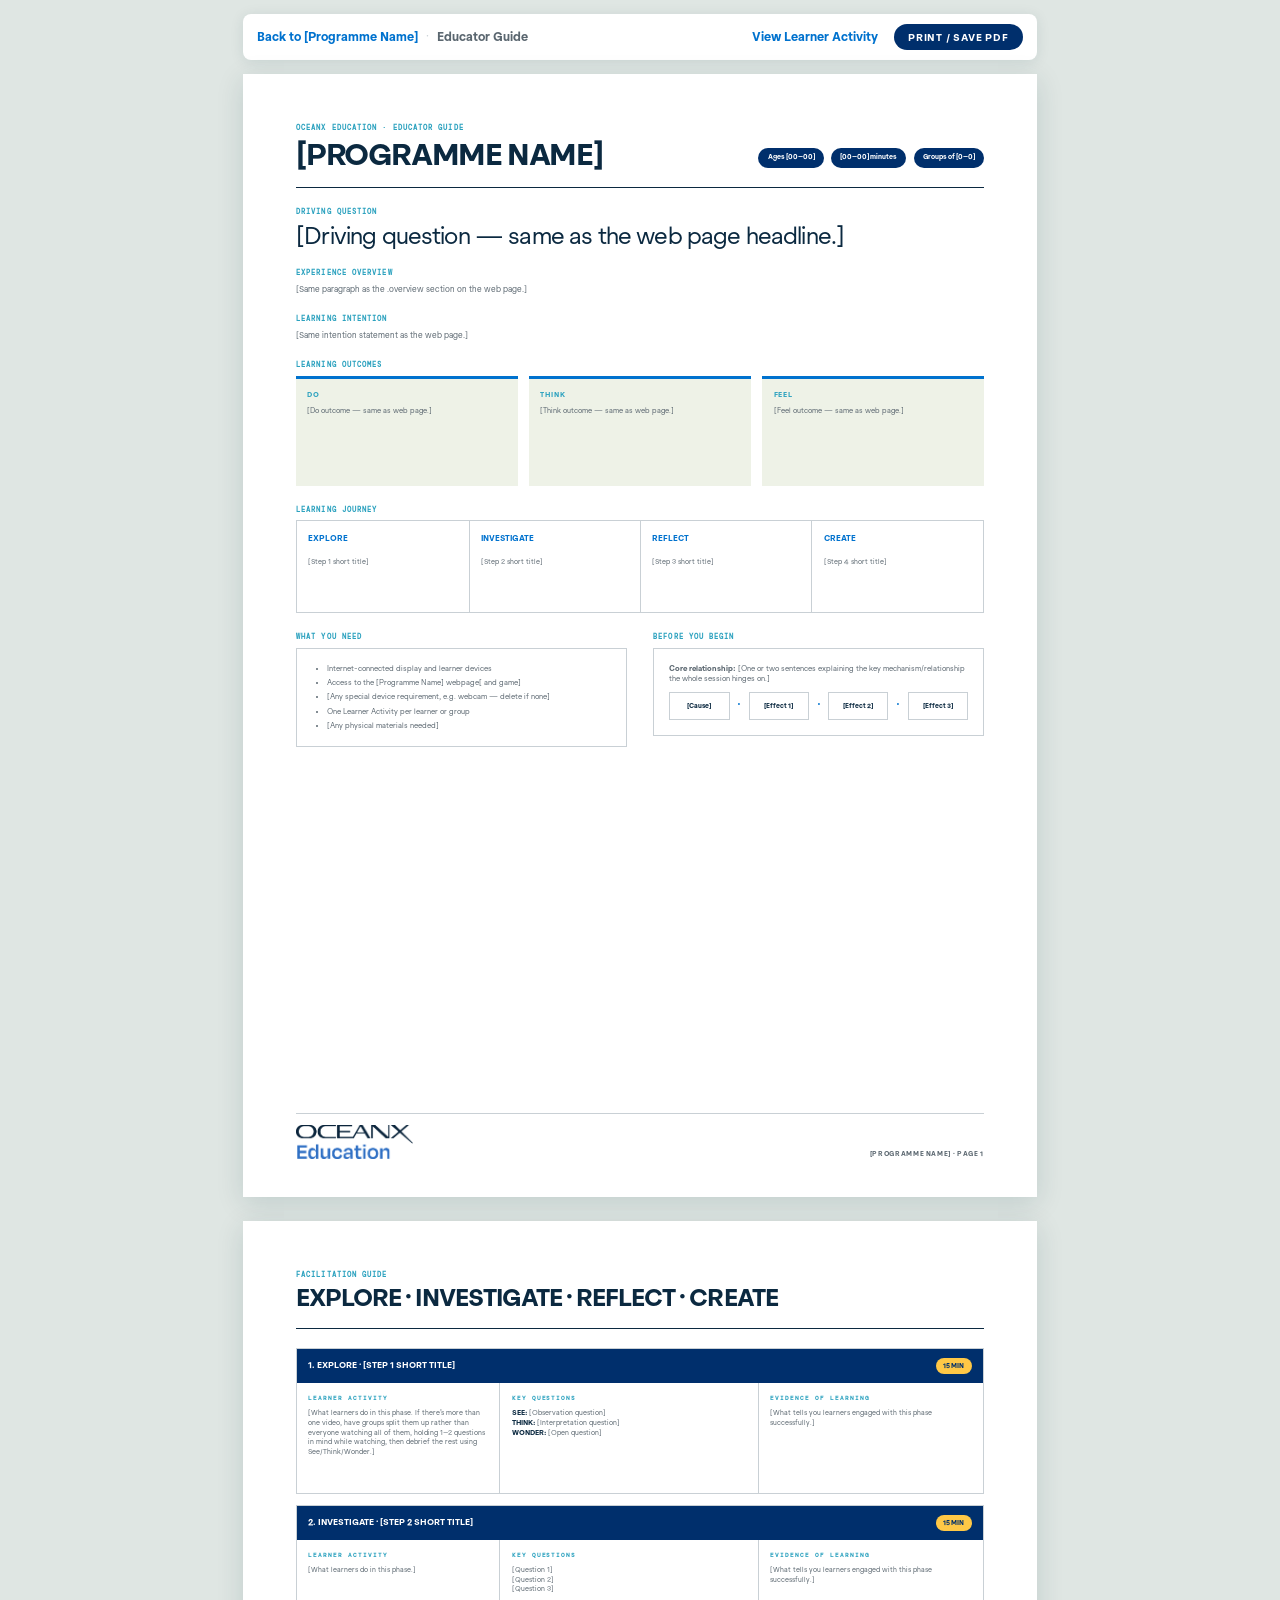
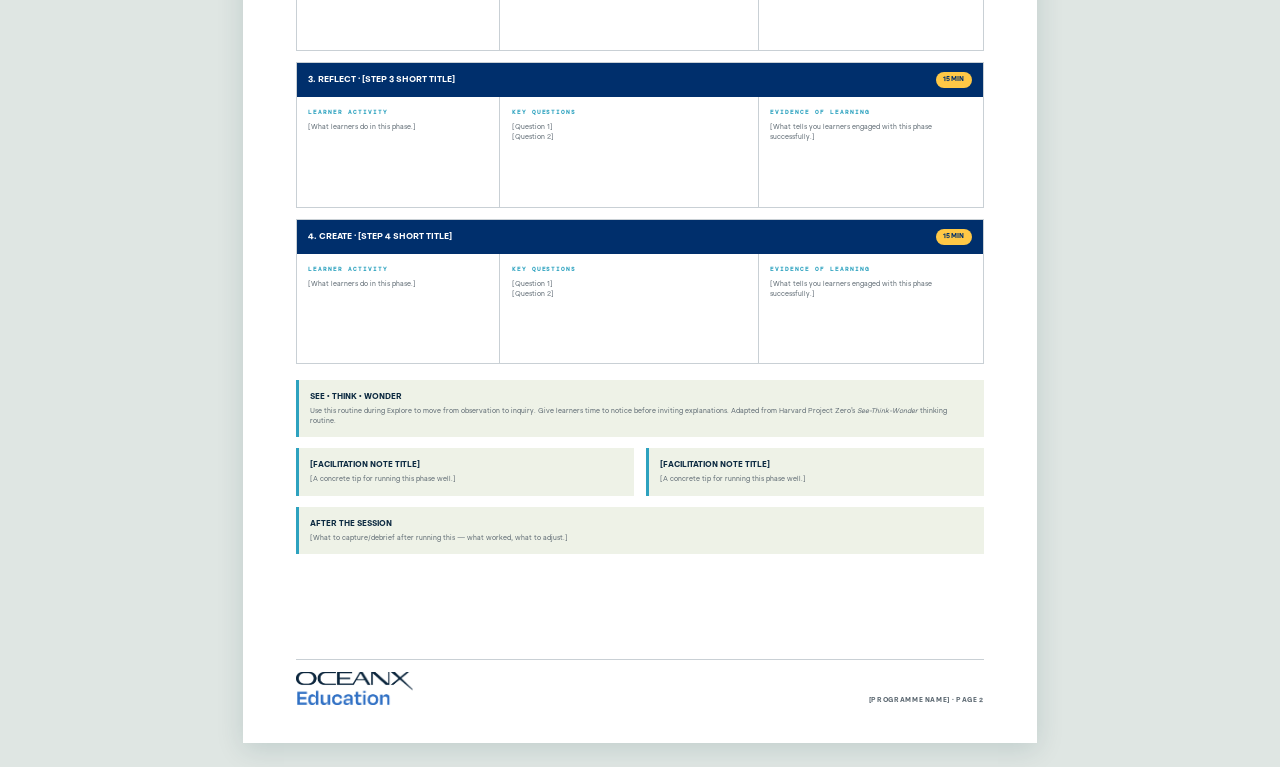
==== educator-guide.html @ cec76344 "Initial commit for experience template" ====
<!doctype html>
<html lang="en-GB">
<head>
<meta charset="utf-8"><meta name="viewport" content="width=device-width,initial-scale=1">
<title>[Programme Name] | Educator Guide</title>
<link rel="icon" type="image/svg+xml" href="data:image/svg+xml,%3Csvg xmlns='http://www.w3.org/2000/svg' viewBox='0 0 64 64'%3E%3Crect width='64' height='64' rx='14' fill='%23002F6C'/%3E%3C/svg%3E">
<style>
/* Token roles: --deep/--ocean = brand blue accents, --moss = label accent
   (was "--kelp" in the Kelp original — renamed, it's generic), --lime =
   highlight. Change these per programme; everything else references them. */
@font-face{font-family:'Zeist';src:url('assets/fonts/ZeistN2-Light.otf') format('opentype');font-weight:300;font-style:normal;font-display:swap}
@font-face{font-family:'Zeist';src:url('assets/fonts/ZeistN2-Regular.otf') format('opentype');font-weight:400;font-style:normal;font-display:swap}
@font-face{font-family:'Zeist';src:url('assets/fonts/ZeistN2-Medium.otf') format('opentype');font-weight:500;font-style:normal;font-display:swap}
@font-face{font-family:'Zeist';src:url('assets/fonts/ZeistN2-SemiBold.otf') format('opentype');font-weight:600;font-style:normal;font-display:swap}
@font-face{font-family:'Zeist';src:url('assets/fonts/ZeistN2-Bold.otf') format('opentype');font-weight:700;font-style:normal;font-display:swap}
@font-face{font-family:'DM Mono';src:url('assets/fonts/DMMono-Medium.ttf') format('truetype');font-weight:500;font-style:normal;font-display:swap}
:root{--deep:#002F6C;--ocean:#0072CE;--moss:#2DA2BF;--lime:#FFC846;--paper:#fff;--wash:#eef2e7;--ink:#0b2940;--muted:#5B6770;--line:rgba(11,41,64,.22);--font:"Zeist","Avenir Next",Avenir,Arial,sans-serif;--mono:"DM Mono","SFMono-Regular",monospace}
*{box-sizing:border-box;margin:0;padding:0}
body{background:#dfe6e3;color:var(--ink);font-family:var(--font);line-height:1.4;-webkit-print-color-adjust:exact;print-color-adjust:exact}
/* On-screen only — hidden entirely when printing */
.print-bar{width:min(210mm,calc(100% - 24px));margin:14px auto 0;padding:10px 14px;display:flex;align-items:center;justify-content:space-between;gap:16px;background:#fff;border-radius:8px;box-shadow:0 2px 14px rgba(6,59,67,.1);font-size:12px;color:var(--muted)}
.print-nav{flex:1 1 auto;display:flex;align-items:center;gap:8px;flex-wrap:wrap;min-width:0}
.print-nav a{color:var(--ocean);text-decoration:none;font-weight:700}
.print-nav a:hover{text-decoration:underline}
.print-nav .sep{color:var(--line)}
.print-nav .switch{margin-left:auto;padding-left:8px}
button{padding:8px 14px;border:0;border-radius:99px;color:#fff;background:var(--deep);font:800 10px/1 var(--font);letter-spacing:.08em;text-transform:uppercase;cursor:pointer}
/* A4 sheet */
.sheet{width:210mm;min-height:297mm;margin:14px auto 24px;padding:13mm 14mm 10mm;display:flex;flex-direction:column;background:var(--paper);box-shadow:0 6px 26px rgba(6,59,67,.14)}
header{display:flex;align-items:flex-end;justify-content:space-between;gap:12mm;padding-bottom:5mm;border-bottom:1px solid var(--ink)}
.eyebrow,.label,.col-label{color:var(--moss);font-size:7.2px;font-weight:850;letter-spacing:.15em;text-transform:uppercase;font-family:var(--mono)}
h1{margin-top:2mm;font-size:30px;line-height:.92;letter-spacing:-.04em;text-transform:uppercase}
h1.page2-title{font-size:24px}
.pills{display:flex;flex-wrap:wrap;justify-content:flex-end;gap:2mm}
.pills span{padding:1.5mm 2.4mm;color:#fff;background:var(--deep);border-radius:99px;font-size:6.7px;font-weight:800}
.content{flex:1}
.label{margin:5mm 0 1.5mm}
.question{max-width:155mm;font-size:24px;line-height:1.1;letter-spacing:-.035em}
.body{color:var(--muted);font-size:8.2px}
.body strong{color:var(--ink)}
.outcomes{display:grid;grid-template-columns:repeat(3,1fr);gap:3mm}
.outcome{min-height:29mm;padding:3mm;border-top:3px solid var(--ocean);background:var(--wash)}
.outcome b{display:block;margin-bottom:1.5mm;color:var(--moss);font-size:7px;letter-spacing:.12em;text-transform:uppercase}
.outcome p{font-size:7.4px;color:var(--muted)}
.journey{display:grid;grid-template-columns:repeat(4,1fr);border:1px solid var(--line)}
.journey div{min-height:24mm;padding:3mm}
.journey div+div{border-left:1px solid var(--line)}
.journey b{display:block;margin-bottom:1mm;color:var(--ocean);font-size:8px;text-transform:uppercase}
.journey span{color:var(--muted);font-size:7px}
.two-col{display:grid;grid-template-columns:1fr 1fr;gap:7mm}
.panel{padding:4mm;border:1px solid var(--line)}
.panel p,.panel li{color:var(--muted);font-size:7.5px}
.panel ul{padding-left:4mm}
.panel li+li{margin-top:1mm}
.causal{display:flex;align-items:center;gap:2mm;margin-top:2mm}
.causal span{flex:1;padding:2.2mm 1mm;border:1px solid var(--line);font-size:6.5px;font-weight:800;text-align:center}
.causal i{color:var(--ocean);font-style:normal}
.sequence{display:grid;gap:3mm;margin-top:5mm}
.phase{border:1px solid var(--line)}
.phase-head{display:flex;justify-content:space-between;align-items:center;padding:2.3mm 3mm;color:#fff;background:var(--deep)}
.phase-head b{font-size:8.5px;text-transform:uppercase}
.phase-head span{padding:1mm 2mm;color:var(--deep);background:var(--lime);border-radius:99px;font-size:6.5px;font-weight:850;text-transform:uppercase}
.phase-body{display:grid;grid-template-columns:.9fr 1.15fr 1fr;gap:0}
.phase-body>div{min-height:29mm;padding:3mm}
.phase-body>div+div{border-left:1px solid var(--line)}
.col-label{margin-bottom:1.2mm;font-size:6.4px}
.col-copy{color:var(--muted);font-size:7px}
.col-copy strong{color:var(--ink)}
.notes{display:grid;grid-template-columns:1fr 1fr;gap:3mm;margin-top:4mm}
.note{padding:3mm;background:var(--wash);border-left:3px solid var(--moss)}
.note h3{margin-bottom:1mm;font-size:8px;text-transform:uppercase}
.note p{color:var(--muted);font-size:7px}
.note.wide{grid-column:1/-1}
.footer{display:flex;align-items:flex-end;justify-content:space-between;margin-top:4mm;padding-top:3mm;border-top:1px solid var(--line)}
.footer img{width:31mm;height:auto}
.footer span{color:var(--muted);font-size:6.5px;font-weight:800;letter-spacing:.1em;text-transform:uppercase}
@page{size:A4 portrait;margin:0}
@media print{body{background:#fff}.print-bar{display:none}.sheet{width:210mm;height:297mm;min-height:297mm;margin:0;box-shadow:none;break-after:page}.sheet:last-child{break-after:auto}}
@media screen and (max-width:840px){body{background:#fff}.print-bar{width:100%;margin:0;border-radius:0;flex-wrap:wrap;row-gap:8px}.print-nav{width:100%}.print-nav .switch{margin-left:0;flex-basis:100%}button{flex:0 0 auto}.sheet{width:100%;min-height:0;margin:0;padding:28px 20px;box-shadow:none}header{display:block}.pills{justify-content:flex-start;margin-top:18px}h1{font-size:46px}.label{margin-top:28px;font-size:9px}.question{font-size:30px}.body{font-size:15px}.outcomes,.journey,.two-col,.phase-body,.notes{display:block}.outcome,.journey div,.panel,.phase-body>div,.note{margin-bottom:16px;padding:18px;min-height:0}.journey div+div,.phase-body>div+div{border-left:0;border-top:1px solid var(--line)}.outcome p,.journey span,.panel p,.panel li,.col-copy,.note p{font-size:14px}.outcome b,.journey b,.col-label{font-size:10px}.causal{align-items:stretch;flex-direction:column}.causal span{width:100%;padding:12px;font-size:12px}.phase-head{padding:12px 14px}.phase-head b{font-size:13px}.phase-body>div{margin:0}.footer{margin-top:28px}.footer img{width:115px}}
</style>
</head>
<body>
<!-- Back link uses history.back() with an index.html fallback, so it
     works whether the guide was opened from the homepage or directly
     (e.g. a bookmark / shared link). Don't hardcode it to always go
     to index.html — see the commit history in I Am Kelp / Seagrass
     Stories for why this matters. -->
<aside class="print-bar"><nav class="print-nav"><a href="index.html" onclick="if(history.length>1){history.back();return false;}">Back to [Programme Name]</a><span class="sep">·</span><b>Educator Guide</b><a class="switch" href="learner-activity.html">View Learner Activity</a></nav><button onclick="window.print()">Print / Save PDF</button></aside>

<!-- ============ PAGE 1 — OVERVIEW ============ -->
<main class="sheet"><div class="content">
<header><div><div class="eyebrow">OceanX Education · Educator guide</div><h1>[Programme Name]</h1></div><div class="pills"><span>Ages [00–00]</span><span>[00–00] minutes</span><span>Groups of [0–0]</span></div></header>
<div class="label">Driving question</div><div class="question">[Driving question — same as the web page headline.]</div>
<div class="label">Experience overview</div><p class="body">[Same paragraph as the .overview section on the web page.]</p>
<div class="label">Learning intention</div><p class="body">[Same intention statement as the web page.]</p>
<div class="label">Learning outcomes</div><div class="outcomes"><article class="outcome"><b>Do</b><p>[Do outcome — same as web page.]</p></article><article class="outcome"><b>Think</b><p>[Think outcome — same as web page.]</p></article><article class="outcome"><b>Feel</b><p>[Feel outcome — same as web page.]</p></article></div>
<div class="label">Learning journey</div><div class="journey"><div><b>Explore</b><span>[Step 1 short title]</span></div><div><b>Investigate</b><span>[Step 2 short title]</span></div><div><b>Reflect</b><span>[Step 3 short title]</span></div><div><b>Create</b><span>[Step 4 short title]</span></div></div>
<div class="two-col"><div><div class="label">What you need</div><div class="panel"><ul><li>Internet-connected display and learner devices</li><li>Access to the [Programme Name] webpage[ and game]</li><li>[Any special device requirement, e.g. webcam — delete if none]</li><li>One Learner Activity per learner or group</li><li>[Any physical materials needed]</li></ul></div></div><div><div class="label">Before you begin</div><div class="panel"><p><strong>Core relationship:</strong> [One or two sentences explaining the key mechanism/relationship the whole session hinges on.]</p><!-- Optional: a causal chain diagram, delete if not applicable --><div class="causal"><span>[Cause]</span><i>·</i><span>[Effect 1]</span><i>·</i><span>[Effect 2]</span><i>·</i><span>[Effect 3]</span></div></div></div></div>
</div><footer class="footer"><img src="assets/logos/OceanX-Education-Logo-Dark.png" alt="OceanX Education"><span>[Programme Name] · Page 1</span></footer></main>

<!-- ============ PAGE 2 — FACILITATION GUIDE ============ -->
<main class="sheet"><div class="content">
<header><div><div class="eyebrow">Facilitation guide</div><h1 class="page2-title">Explore · Investigate · Reflect · Create</h1></div></header>
<div class="sequence">
<section class="phase"><div class="phase-head"><b>1. Explore · [Step 1 short title]</b><span>15 min</span></div><div class="phase-body"><div><div class="col-label">Learner activity</div><p class="col-copy">[What learners do in this phase. If there's more than one video, have groups split them up rather than everyone watching all of them, holding 1–2 questions in mind while watching, then debrief the rest using See/Think/Wonder.]</p></div><div><div class="col-label">Key questions</div><p class="col-copy"><strong>SEE:</strong> [Observation question]<br><strong>THINK:</strong> [Interpretation question]<br><strong>WONDER:</strong> [Open question]</p></div><div><div class="col-label">Evidence of learning</div><p class="col-copy">[What tells you learners engaged with this phase successfully.]</p></div></div></section>
<section class="phase"><div class="phase-head"><b>2. Investigate · [Step 2 short title]</b><span>15 min</span></div><div class="phase-body"><div><div class="col-label">Learner activity</div><p class="col-copy">[What learners do in this phase.]</p></div><div><div class="col-label">Key questions</div><p class="col-copy">[Question 1]<br>[Question 2]<br>[Question 3]</p></div><div><div class="col-label">Evidence of learning</div><p class="col-copy">[What tells you learners engaged with this phase successfully.]</p></div></div></section>
<section class="phase"><div class="phase-head"><b>3. Reflect · [Step 3 short title]</b><span>15 min</span></div><div class="phase-body"><div><div class="col-label">Learner activity</div><p class="col-copy">[What learners do in this phase.]</p></div><div><div class="col-label">Key questions</div><p class="col-copy">[Question 1]<br>[Question 2]</p></div><div><div class="col-label">Evidence of learning</div><p class="col-copy">[What tells you learners engaged with this phase successfully.]</p></div></div></section>
<section class="phase"><div class="phase-head"><b>4. Create · [Step 4 short title]</b><span>15 min</span></div><div class="phase-body"><div><div class="col-label">Learner activity</div><p class="col-copy">[What learners do in this phase.]</p></div><div><div class="col-label">Key questions</div><p class="col-copy">[Question 1]<br>[Question 2]</p></div><div><div class="col-label">Evidence of learning</div><p class="col-copy">[What tells you learners engaged with this phase successfully.]</p></div></div></section>
</div>
<!-- Note boxes: keep the See-Think-Wonder one if you use that routine
     in Explore (cite Harvard Project Zero, as here), and swap the
     other two for whatever facilitation notes are relevant. -->
<div class="notes"><article class="note wide"><h3>See &bull; Think &bull; Wonder</h3><p>Use this routine during Explore to move from observation to inquiry. Give learners time to notice before inviting explanations. Adapted from Harvard Project Zero's <i>See-Think-Wonder</i> thinking routine.</p></article><article class="note"><h3>[Facilitation note title]</h3><p>[A concrete tip for running this phase well.]</p></article><article class="note"><h3>[Facilitation note title]</h3><p>[A concrete tip for running this phase well.]</p></article><article class="note wide"><h3>After the session</h3><p>[What to capture/debrief after running this — what worked, what to adjust.]</p></article></div>
</div><footer class="footer"><img src="assets/logos/OceanX-Education-Logo-Dark.png" alt="OceanX Education"><span>[Programme Name] · Page 2</span></footer></main>
</body></html>
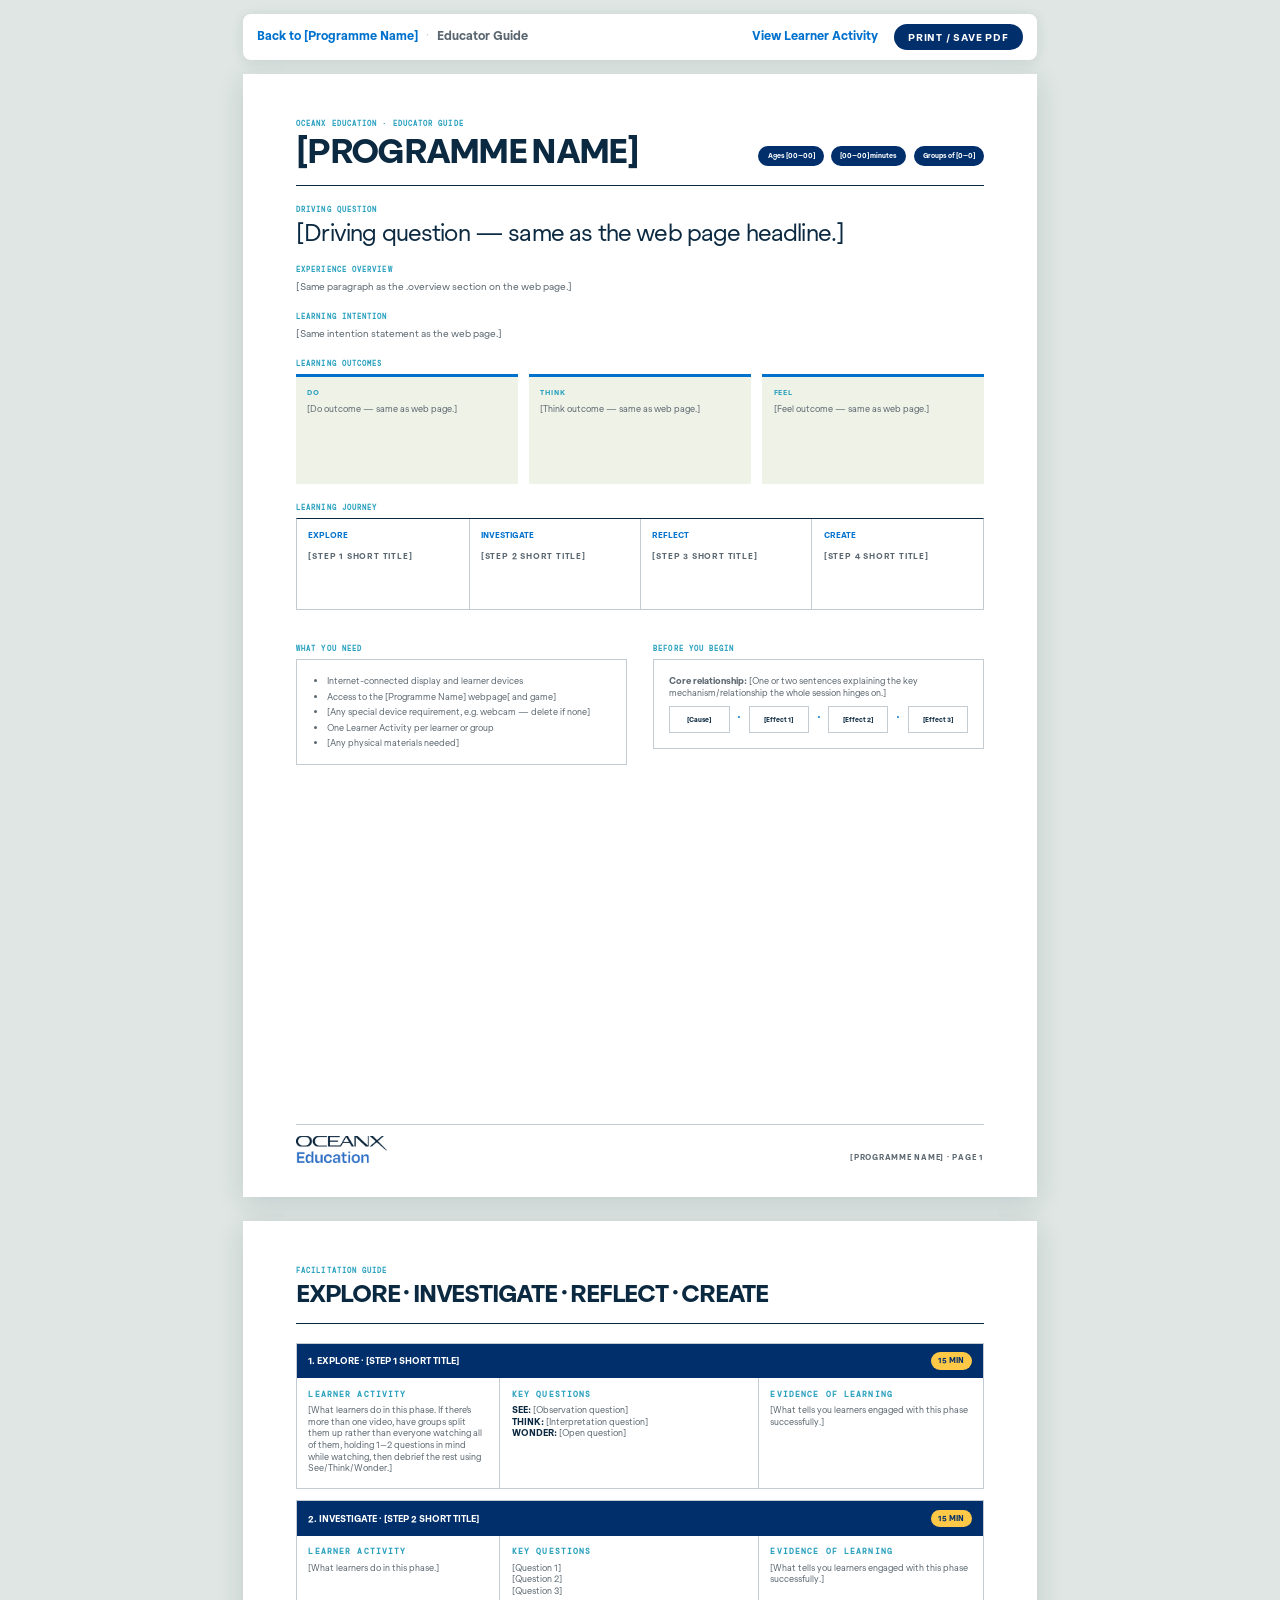
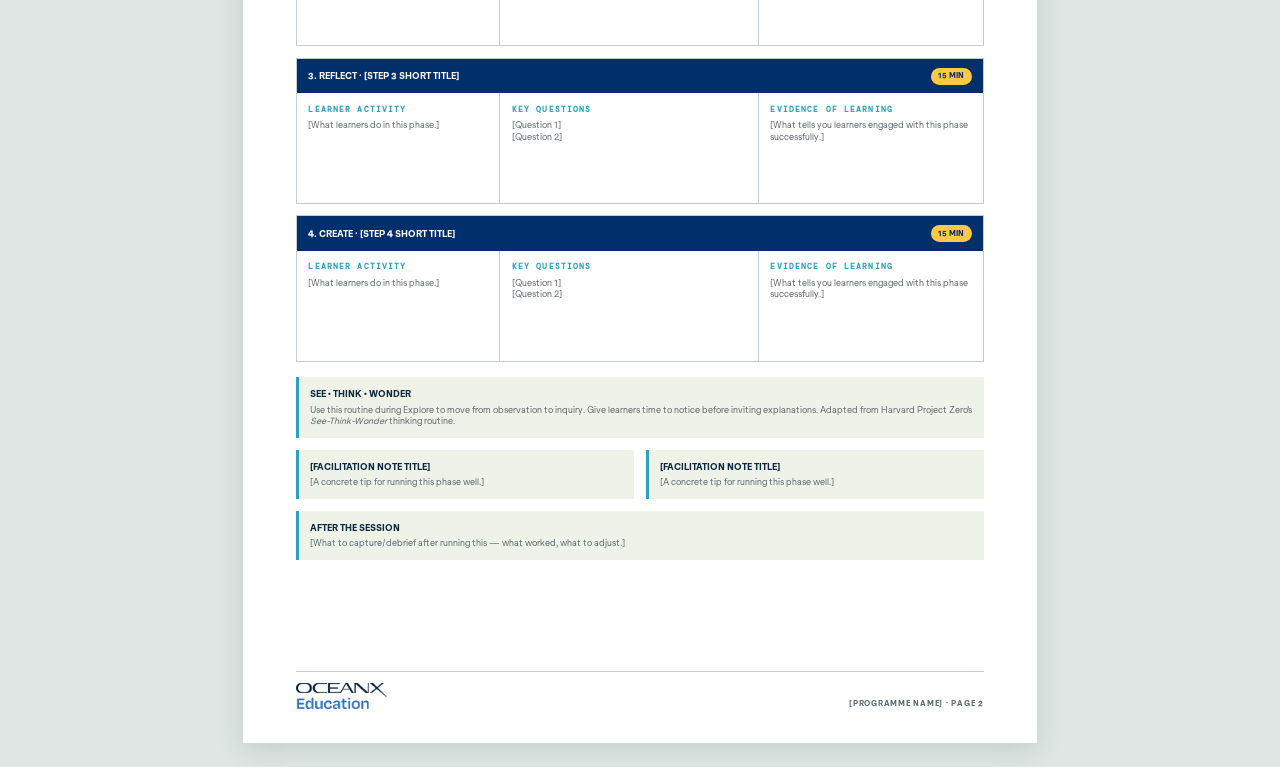
==== commit 6cd68230: "Consolidate shared activity styles" ====
--- a/educator-guide.html
+++ b/educator-guide.html
@@ -1,115 +1,209 @@
 <!doctype html>
 <html lang="en-GB">
+
 <head>
-<meta charset="utf-8"><meta name="viewport" content="width=device-width,initial-scale=1">
-<title>[Programme Name] | Educator Guide</title>
-<link rel="icon" type="image/svg+xml" href="data:image/svg+xml,%3Csvg xmlns='http://www.w3.org/2000/svg' viewBox='0 0 64 64'%3E%3Crect width='64' height='64' rx='14' fill='%23002F6C'/%3E%3C/svg%3E">
-<style>
-/* Token roles: --deep/--ocean = brand blue accents, --moss = label accent
-   (was "--kelp" in the Kelp original — renamed, it's generic), --lime =
-   highlight. Change these per programme; everything else references them. */
-@font-face{font-family:'Zeist';src:url('assets/fonts/ZeistN2-Light.otf') format('opentype');font-weight:300;font-style:normal;font-display:swap}
-@font-face{font-family:'Zeist';src:url('assets/fonts/ZeistN2-Regular.otf') format('opentype');font-weight:400;font-style:normal;font-display:swap}
-@font-face{font-family:'Zeist';src:url('assets/fonts/ZeistN2-Medium.otf') format('opentype');font-weight:500;font-style:normal;font-display:swap}
-@font-face{font-family:'Zeist';src:url('assets/fonts/ZeistN2-SemiBold.otf') format('opentype');font-weight:600;font-style:normal;font-display:swap}
-@font-face{font-family:'Zeist';src:url('assets/fonts/ZeistN2-Bold.otf') format('opentype');font-weight:700;font-style:normal;font-display:swap}
-@font-face{font-family:'DM Mono';src:url('assets/fonts/DMMono-Medium.ttf') format('truetype');font-weight:500;font-style:normal;font-display:swap}
-:root{--deep:#002F6C;--ocean:#0072CE;--moss:#2DA2BF;--lime:#FFC846;--paper:#fff;--wash:#eef2e7;--ink:#0b2940;--muted:#5B6770;--line:rgba(11,41,64,.22);--font:"Zeist","Avenir Next",Avenir,Arial,sans-serif;--mono:"DM Mono","SFMono-Regular",monospace}
-*{box-sizing:border-box;margin:0;padding:0}
-body{background:#dfe6e3;color:var(--ink);font-family:var(--font);line-height:1.4;-webkit-print-color-adjust:exact;print-color-adjust:exact}
-/* On-screen only — hidden entirely when printing */
-.print-bar{width:min(210mm,calc(100% - 24px));margin:14px auto 0;padding:10px 14px;display:flex;align-items:center;justify-content:space-between;gap:16px;background:#fff;border-radius:8px;box-shadow:0 2px 14px rgba(6,59,67,.1);font-size:12px;color:var(--muted)}
-.print-nav{flex:1 1 auto;display:flex;align-items:center;gap:8px;flex-wrap:wrap;min-width:0}
-.print-nav a{color:var(--ocean);text-decoration:none;font-weight:700}
-.print-nav a:hover{text-decoration:underline}
-.print-nav .sep{color:var(--line)}
-.print-nav .switch{margin-left:auto;padding-left:8px}
-button{padding:8px 14px;border:0;border-radius:99px;color:#fff;background:var(--deep);font:800 10px/1 var(--font);letter-spacing:.08em;text-transform:uppercase;cursor:pointer}
-/* A4 sheet */
-.sheet{width:210mm;min-height:297mm;margin:14px auto 24px;padding:13mm 14mm 10mm;display:flex;flex-direction:column;background:var(--paper);box-shadow:0 6px 26px rgba(6,59,67,.14)}
-header{display:flex;align-items:flex-end;justify-content:space-between;gap:12mm;padding-bottom:5mm;border-bottom:1px solid var(--ink)}
-.eyebrow,.label,.col-label{color:var(--moss);font-size:7.2px;font-weight:850;letter-spacing:.15em;text-transform:uppercase;font-family:var(--mono)}
-h1{margin-top:2mm;font-size:30px;line-height:.92;letter-spacing:-.04em;text-transform:uppercase}
-h1.page2-title{font-size:24px}
-.pills{display:flex;flex-wrap:wrap;justify-content:flex-end;gap:2mm}
-.pills span{padding:1.5mm 2.4mm;color:#fff;background:var(--deep);border-radius:99px;font-size:6.7px;font-weight:800}
-.content{flex:1}
-.label{margin:5mm 0 1.5mm}
-.question{max-width:155mm;font-size:24px;line-height:1.1;letter-spacing:-.035em}
-.body{color:var(--muted);font-size:8.2px}
-.body strong{color:var(--ink)}
-.outcomes{display:grid;grid-template-columns:repeat(3,1fr);gap:3mm}
-.outcome{min-height:29mm;padding:3mm;border-top:3px solid var(--ocean);background:var(--wash)}
-.outcome b{display:block;margin-bottom:1.5mm;color:var(--moss);font-size:7px;letter-spacing:.12em;text-transform:uppercase}
-.outcome p{font-size:7.4px;color:var(--muted)}
-.journey{display:grid;grid-template-columns:repeat(4,1fr);border:1px solid var(--line)}
-.journey div{min-height:24mm;padding:3mm}
-.journey div+div{border-left:1px solid var(--line)}
-.journey b{display:block;margin-bottom:1mm;color:var(--ocean);font-size:8px;text-transform:uppercase}
-.journey span{color:var(--muted);font-size:7px}
-.two-col{display:grid;grid-template-columns:1fr 1fr;gap:7mm}
-.panel{padding:4mm;border:1px solid var(--line)}
-.panel p,.panel li{color:var(--muted);font-size:7.5px}
-.panel ul{padding-left:4mm}
-.panel li+li{margin-top:1mm}
-.causal{display:flex;align-items:center;gap:2mm;margin-top:2mm}
-.causal span{flex:1;padding:2.2mm 1mm;border:1px solid var(--line);font-size:6.5px;font-weight:800;text-align:center}
-.causal i{color:var(--ocean);font-style:normal}
-.sequence{display:grid;gap:3mm;margin-top:5mm}
-.phase{border:1px solid var(--line)}
-.phase-head{display:flex;justify-content:space-between;align-items:center;padding:2.3mm 3mm;color:#fff;background:var(--deep)}
-.phase-head b{font-size:8.5px;text-transform:uppercase}
-.phase-head span{padding:1mm 2mm;color:var(--deep);background:var(--lime);border-radius:99px;font-size:6.5px;font-weight:850;text-transform:uppercase}
-.phase-body{display:grid;grid-template-columns:.9fr 1.15fr 1fr;gap:0}
-.phase-body>div{min-height:29mm;padding:3mm}
-.phase-body>div+div{border-left:1px solid var(--line)}
-.col-label{margin-bottom:1.2mm;font-size:6.4px}
-.col-copy{color:var(--muted);font-size:7px}
-.col-copy strong{color:var(--ink)}
-.notes{display:grid;grid-template-columns:1fr 1fr;gap:3mm;margin-top:4mm}
-.note{padding:3mm;background:var(--wash);border-left:3px solid var(--moss)}
-.note h3{margin-bottom:1mm;font-size:8px;text-transform:uppercase}
-.note p{color:var(--muted);font-size:7px}
-.note.wide{grid-column:1/-1}
-.footer{display:flex;align-items:flex-end;justify-content:space-between;margin-top:4mm;padding-top:3mm;border-top:1px solid var(--line)}
-.footer img{width:31mm;height:auto}
-.footer span{color:var(--muted);font-size:6.5px;font-weight:800;letter-spacing:.1em;text-transform:uppercase}
-@page{size:A4 portrait;margin:0}
-@media print{body{background:#fff}.print-bar{display:none}.sheet{width:210mm;height:297mm;min-height:297mm;margin:0;box-shadow:none;break-after:page}.sheet:last-child{break-after:auto}}
-@media screen and (max-width:840px){body{background:#fff}.print-bar{width:100%;margin:0;border-radius:0;flex-wrap:wrap;row-gap:8px}.print-nav{width:100%}.print-nav .switch{margin-left:0;flex-basis:100%}button{flex:0 0 auto}.sheet{width:100%;min-height:0;margin:0;padding:28px 20px;box-shadow:none}header{display:block}.pills{justify-content:flex-start;margin-top:18px}h1{font-size:46px}.label{margin-top:28px;font-size:9px}.question{font-size:30px}.body{font-size:15px}.outcomes,.journey,.two-col,.phase-body,.notes{display:block}.outcome,.journey div,.panel,.phase-body>div,.note{margin-bottom:16px;padding:18px;min-height:0}.journey div+div,.phase-body>div+div{border-left:0;border-top:1px solid var(--line)}.outcome p,.journey span,.panel p,.panel li,.col-copy,.note p{font-size:14px}.outcome b,.journey b,.col-label{font-size:10px}.causal{align-items:stretch;flex-direction:column}.causal span{width:100%;padding:12px;font-size:12px}.phase-head{padding:12px 14px}.phase-head b{font-size:13px}.phase-body>div{margin:0}.footer{margin-top:28px}.footer img{width:115px}}
-</style>
+     <meta charset="utf-8">
+     <meta name="viewport" content="width=device-width,initial-scale=1">
+     <title>[Programme Name] | Educator Guide</title>
+     <link rel="stylesheet" href="main.css">
+     <link rel="stylesheet" href="activity.css">
+     <link rel="icon" type="image/svg+xml"
+          href="data:image/svg+xml,%3Csvg xmlns='http://www.w3.org/2000/svg' viewBox='0 0 64 64'%3E%3Crect width='64' height='64' rx='14' fill='%23002F6C'/%3E%3C/svg%3E">
 </head>
+
 <body>
-<!-- Back link uses history.back() with an index.html fallback, so it
+     <!-- Back link uses history.back() with an index.html fallback, so it
      works whether the guide was opened from the homepage or directly
      (e.g. a bookmark / shared link). Don't hardcode it to always go
      to index.html — see the commit history in I Am Kelp / Seagrass
      Stories for why this matters. -->
-<aside class="print-bar"><nav class="print-nav"><a href="index.html" onclick="if(history.length>1){history.back();return false;}">Back to [Programme Name]</a><span class="sep">·</span><b>Educator Guide</b><a class="switch" href="learner-activity.html">View Learner Activity</a></nav><button onclick="window.print()">Print / Save PDF</button></aside>
-
-<!-- ============ PAGE 1 — OVERVIEW ============ -->
-<main class="sheet"><div class="content">
-<header><div><div class="eyebrow">OceanX Education · Educator guide</div><h1>[Programme Name]</h1></div><div class="pills"><span>Ages [00–00]</span><span>[00–00] minutes</span><span>Groups of [0–0]</span></div></header>
-<div class="label">Driving question</div><div class="question">[Driving question — same as the web page headline.]</div>
-<div class="label">Experience overview</div><p class="body">[Same paragraph as the .overview section on the web page.]</p>
-<div class="label">Learning intention</div><p class="body">[Same intention statement as the web page.]</p>
-<div class="label">Learning outcomes</div><div class="outcomes"><article class="outcome"><b>Do</b><p>[Do outcome — same as web page.]</p></article><article class="outcome"><b>Think</b><p>[Think outcome — same as web page.]</p></article><article class="outcome"><b>Feel</b><p>[Feel outcome — same as web page.]</p></article></div>
-<div class="label">Learning journey</div><div class="journey"><div><b>Explore</b><span>[Step 1 short title]</span></div><div><b>Investigate</b><span>[Step 2 short title]</span></div><div><b>Reflect</b><span>[Step 3 short title]</span></div><div><b>Create</b><span>[Step 4 short title]</span></div></div>
-<div class="two-col"><div><div class="label">What you need</div><div class="panel"><ul><li>Internet-connected display and learner devices</li><li>Access to the [Programme Name] webpage[ and game]</li><li>[Any special device requirement, e.g. webcam — delete if none]</li><li>One Learner Activity per learner or group</li><li>[Any physical materials needed]</li></ul></div></div><div><div class="label">Before you begin</div><div class="panel"><p><strong>Core relationship:</strong> [One or two sentences explaining the key mechanism/relationship the whole session hinges on.]</p><!-- Optional: a causal chain diagram, delete if not applicable --><div class="causal"><span>[Cause]</span><i>·</i><span>[Effect 1]</span><i>·</i><span>[Effect 2]</span><i>·</i><span>[Effect 3]</span></div></div></div></div>
-</div><footer class="footer"><img src="assets/logos/OceanX-Education-Logo-Dark.png" alt="OceanX Education"><span>[Programme Name] · Page 1</span></footer></main>
-
-<!-- ============ PAGE 2 — FACILITATION GUIDE ============ -->
-<main class="sheet"><div class="content">
-<header><div><div class="eyebrow">Facilitation guide</div><h1 class="page2-title">Explore · Investigate · Reflect · Create</h1></div></header>
-<div class="sequence">
-<section class="phase"><div class="phase-head"><b>1. Explore · [Step 1 short title]</b><span>15 min</span></div><div class="phase-body"><div><div class="col-label">Learner activity</div><p class="col-copy">[What learners do in this phase. If there's more than one video, have groups split them up rather than everyone watching all of them, holding 1–2 questions in mind while watching, then debrief the rest using See/Think/Wonder.]</p></div><div><div class="col-label">Key questions</div><p class="col-copy"><strong>SEE:</strong> [Observation question]<br><strong>THINK:</strong> [Interpretation question]<br><strong>WONDER:</strong> [Open question]</p></div><div><div class="col-label">Evidence of learning</div><p class="col-copy">[What tells you learners engaged with this phase successfully.]</p></div></div></section>
-<section class="phase"><div class="phase-head"><b>2. Investigate · [Step 2 short title]</b><span>15 min</span></div><div class="phase-body"><div><div class="col-label">Learner activity</div><p class="col-copy">[What learners do in this phase.]</p></div><div><div class="col-label">Key questions</div><p class="col-copy">[Question 1]<br>[Question 2]<br>[Question 3]</p></div><div><div class="col-label">Evidence of learning</div><p class="col-copy">[What tells you learners engaged with this phase successfully.]</p></div></div></section>
-<section class="phase"><div class="phase-head"><b>3. Reflect · [Step 3 short title]</b><span>15 min</span></div><div class="phase-body"><div><div class="col-label">Learner activity</div><p class="col-copy">[What learners do in this phase.]</p></div><div><div class="col-label">Key questions</div><p class="col-copy">[Question 1]<br>[Question 2]</p></div><div><div class="col-label">Evidence of learning</div><p class="col-copy">[What tells you learners engaged with this phase successfully.]</p></div></div></section>
-<section class="phase"><div class="phase-head"><b>4. Create · [Step 4 short title]</b><span>15 min</span></div><div class="phase-body"><div><div class="col-label">Learner activity</div><p class="col-copy">[What learners do in this phase.]</p></div><div><div class="col-label">Key questions</div><p class="col-copy">[Question 1]<br>[Question 2]</p></div><div><div class="col-label">Evidence of learning</div><p class="col-copy">[What tells you learners engaged with this phase successfully.]</p></div></div></section>
-</div>
-<!-- Note boxes: keep the See-Think-Wonder one if you use that routine
+     <aside class="print-bar">
+          <nav class="print-nav"><a href="index.html" onclick="if(history.length>1){history.back();return false;}">Back
+                    to [Programme Name]</a><span class="sep">·</span><b>Educator Guide</b><a class="switch"
+                    href="learner-activity.html">View Learner Activity</a></nav><button onclick="window.print()">Print /
+               Save PDF</button>
+     </aside>
+
+     <!-- ============ PAGE 1 — OVERVIEW ============ -->
+     <main class="sheet">
+          <div class="content">
+               <header>
+                    <div>
+                         <div class="eyebrow">OceanX Education · Educator guide</div>
+                         <h1>[Programme Name]</h1>
+                    </div>
+                    <div class="pills"><span>Ages [00–00]</span><span>[00–00] minutes</span><span>Groups of [0–0]</span>
+                    </div>
+               </header>
+               <div class="label">Driving question</div>
+               <div class="question">[Driving question — same as the web page headline.]</div>
+               <div class="label">Experience overview</div>
+               <p class="body">[Same paragraph as the .overview section on the web page.]</p>
+               <div class="label">Learning intention</div>
+               <p class="body">[Same intention statement as the web page.]</p>
+               <div class="label">Learning outcomes</div>
+               <div class="outcomes">
+                    <article class="outcome"><b>Do</b>
+                         <p>[Do outcome — same as web page.]</p>
+                    </article>
+                    <article class="outcome"><b>Think</b>
+                         <p>[Think outcome — same as web page.]</p>
+                    </article>
+                    <article class="outcome"><b>Feel</b>
+                         <p>[Feel outcome — same as web page.]</p>
+                    </article>
+               </div>
+               <div class="label">Learning journey</div>
+               <div class="journey">
+                    <div><b>Explore</b><span>[Step 1 short title]</span></div>
+                    <div><b>Investigate</b><span>[Step 2 short title]</span></div>
+                    <div><b>Reflect</b><span>[Step 3 short title]</span></div>
+                    <div><b>Create</b><span>[Step 4 short title]</span></div>
+               </div>
+               <div class="two-col">
+                    <div>
+                         <div class="label">What you need</div>
+                         <div class="panel">
+                              <ul>
+                                   <li>Internet-connected display and learner devices</li>
+                                   <li>Access to the [Programme Name] webpage[ and game]</li>
+                                   <li>[Any special device requirement, e.g. webcam — delete if none]</li>
+                                   <li>One Learner Activity per learner or group</li>
+                                   <li>[Any physical materials needed]</li>
+                              </ul>
+                         </div>
+                    </div>
+                    <div>
+                         <div class="label">Before you begin</div>
+                         <div class="panel">
+                              <p><strong>Core relationship:</strong> [One or two sentences explaining the key
+                                   mechanism/relationship the whole session hinges on.]</p>
+                              <!-- Optional: a causal chain diagram, delete if not applicable -->
+                              <div class="causal"><span>[Cause]</span><i>·</i><span>[Effect
+                                        1]</span><i>·</i><span>[Effect 2]</span><i>·</i><span>[Effect 3]</span></div>
+                         </div>
+                    </div>
+               </div>
+          </div>
+          <footer class="footer"><img src="assets/logos/OceanX-Education-Logo-Dark.png"
+                    alt="OceanX Education"><span>[Programme Name] · Page 1</span></footer>
+     </main>
+
+     <!-- ============ PAGE 2 — FACILITATION GUIDE ============ -->
+     <main class="sheet">
+          <div class="content">
+               <header>
+                    <div>
+                         <div class="eyebrow">Facilitation guide</div>
+                         <h1 class="page2-title">Explore · Investigate · Reflect · Create</h1>
+                    </div>
+               </header>
+               <div class="sequence">
+                    <section class="phase">
+                         <div class="phase-head"><b>1. Explore · [Step 1 short title]</b><span>15 min</span></div>
+                         <div class="phase-body">
+                              <div>
+                                   <div class="col-label">Learner activity</div>
+                                   <p class="col-copy">[What learners do in this phase. If there's more than one video,
+                                        have groups split them up rather than everyone watching all of them, holding 1–2
+                                        questions in mind while watching, then debrief the rest using See/Think/Wonder.]
+                                   </p>
+                              </div>
+                              <div>
+                                   <div class="col-label">Key questions</div>
+                                   <p class="col-copy"><strong>SEE:</strong> [Observation
+                                        question]<br><strong>THINK:</strong> [Interpretation
+                                        question]<br><strong>WONDER:</strong> [Open question]</p>
+                              </div>
+                              <div>
+                                   <div class="col-label">Evidence of learning</div>
+                                   <p class="col-copy">[What tells you learners engaged with this phase successfully.]
+                                   </p>
+                              </div>
+                         </div>
+                    </section>
+                    <section class="phase">
+                         <div class="phase-head"><b>2. Investigate · [Step 2 short title]</b><span>15 min</span></div>
+                         <div class="phase-body">
+                              <div>
+                                   <div class="col-label">Learner activity</div>
+                                   <p class="col-copy">[What learners do in this phase.]</p>
+                              </div>
+                              <div>
+                                   <div class="col-label">Key questions</div>
+                                   <p class="col-copy">[Question 1]<br>[Question 2]<br>[Question 3]</p>
+                              </div>
+                              <div>
+                                   <div class="col-label">Evidence of learning</div>
+                                   <p class="col-copy">[What tells you learners engaged with this phase successfully.]
+                                   </p>
+                              </div>
+                         </div>
+                    </section>
+                    <section class="phase">
+                         <div class="phase-head"><b>3. Reflect · [Step 3 short title]</b><span>15 min</span></div>
+                         <div class="phase-body">
+                              <div>
+                                   <div class="col-label">Learner activity</div>
+                                   <p class="col-copy">[What learners do in this phase.]</p>
+                              </div>
+                              <div>
+                                   <div class="col-label">Key questions</div>
+                                   <p class="col-copy">[Question 1]<br>[Question 2]</p>
+                              </div>
+                              <div>
+                                   <div class="col-label">Evidence of learning</div>
+                                   <p class="col-copy">[What tells you learners engaged with this phase successfully.]
+                                   </p>
+                              </div>
+                         </div>
+                    </section>
+                    <section class="phase">
+                         <div class="phase-head"><b>4. Create · [Step 4 short title]</b><span>15 min</span></div>
+                         <div class="phase-body">
+                              <div>
+                                   <div class="col-label">Learner activity</div>
+                                   <p class="col-copy">[What learners do in this phase.]</p>
+                              </div>
+                              <div>
+                                   <div class="col-label">Key questions</div>
+                                   <p class="col-copy">[Question 1]<br>[Question 2]</p>
+                              </div>
+                              <div>
+                                   <div class="col-label">Evidence of learning</div>
+                                   <p class="col-copy">[What tells you learners engaged with this phase successfully.]
+                                   </p>
+                              </div>
+                         </div>
+                    </section>
+               </div>
+               <!-- Note boxes: keep the See-Think-Wonder one if you use that routine
      in Explore (cite Harvard Project Zero, as here), and swap the
      other two for whatever facilitation notes are relevant. -->
-<div class="notes"><article class="note wide"><h3>See &bull; Think &bull; Wonder</h3><p>Use this routine during Explore to move from observation to inquiry. Give learners time to notice before inviting explanations. Adapted from Harvard Project Zero's <i>See-Think-Wonder</i> thinking routine.</p></article><article class="note"><h3>[Facilitation note title]</h3><p>[A concrete tip for running this phase well.]</p></article><article class="note"><h3>[Facilitation note title]</h3><p>[A concrete tip for running this phase well.]</p></article><article class="note wide"><h3>After the session</h3><p>[What to capture/debrief after running this — what worked, what to adjust.]</p></article></div>
-</div><footer class="footer"><img src="assets/logos/OceanX-Education-Logo-Dark.png" alt="OceanX Education"><span>[Programme Name] · Page 2</span></footer></main>
-</body></html>
+               <div class="notes">
+                    <article class="note wide">
+                         <h3>See &bull; Think &bull; Wonder</h3>
+                         <p>Use this routine during Explore to move from observation to inquiry. Give learners time to
+                              notice before inviting explanations. Adapted from Harvard Project Zero's
+                              <i>See-Think-Wonder</i> thinking routine.</p>
+                    </article>
+                    <article class="note">
+                         <h3>[Facilitation note title]</h3>
+                         <p>[A concrete tip for running this phase well.]</p>
+                    </article>
+                    <article class="note">
+                         <h3>[Facilitation note title]</h3>
+                         <p>[A concrete tip for running this phase well.]</p>
+                    </article>
+                    <article class="note wide">
+                         <h3>After the session</h3>
+                         <p>[What to capture/debrief after running this — what worked, what to adjust.]</p>
+                    </article>
+               </div>
+          </div>
+          <footer class="footer"><img src="assets/logos/OceanX-Education-Logo-Dark.png"
+                    alt="OceanX Education"><span>[Programme Name] · Page 2</span></footer>
+     </main>
+</body>
+
+</html>
--- a/main.css
+++ b/main.css
@@ -0,0 +1,53 @@
+/* Shared typography foundation for all Experience Template pages. */
+@font-face {
+  font-family: 'Zeist';
+  src: url('assets/fonts/ZeistN2-Light.otf') format('opentype');
+  font-weight: 300;
+  font-style: normal;
+  font-display: swap;
+}
+
+@font-face {
+  font-family: 'Zeist';
+  src: url('assets/fonts/ZeistN2-Regular.otf') format('opentype');
+  font-weight: 400;
+  font-style: normal;
+  font-display: swap;
+}
+
+@font-face {
+  font-family: 'Zeist';
+  src: url('assets/fonts/ZeistN2-Medium.otf') format('opentype');
+  font-weight: 500;
+  font-style: normal;
+  font-display: swap;
+}
+
+@font-face {
+  font-family: 'Zeist';
+  src: url('assets/fonts/ZeistN2-SemiBold.otf') format('opentype');
+  font-weight: 600;
+  font-style: normal;
+  font-display: swap;
+}
+
+@font-face {
+  font-family: 'Zeist';
+  src: url('assets/fonts/ZeistN2-Bold.otf') format('opentype');
+  font-weight: 700;
+  font-style: normal;
+  font-display: swap;
+}
+
+@font-face {
+  font-family: 'DM Mono';
+  src: url('assets/fonts/DMMono-Medium.ttf') format('truetype');
+  font-weight: 500;
+  font-style: normal;
+  font-display: swap;
+}
+
+:root {
+  --font: "Zeist", "Avenir Next", Avenir, Arial, sans-serif;
+  --mono: "DM Mono", "SFMono-Regular", monospace;
+}
--- a/activity.css
+++ b/activity.css
@@ -0,0 +1,1110 @@
+
+          /* Token roles: --deep/--ocean = brand blue accents, --moss = label accent
+   (was "--kelp" in the Kelp original — renamed, it's generic), --lime =
+   highlight. Change these per programme; everything else references them. */
+          :root {
+               --deep: #002F6C;
+               --ocean: #0072CE;
+               --moss: #2DA2BF;
+               --lime: #FFC846;
+               --paper: #fff;
+               --wash: #eef2e7;
+               --ink: #0b2940;
+               --muted: #5B6770;
+               --line: rgba(11, 41, 64, .22);
+          }
+
+          * {
+               box-sizing: border-box;
+               margin: 0;
+               padding: 0
+          }
+
+          body {
+               background: #dfe6e3;
+               color: var(--ink);
+               font-family: var(--font);
+               line-height: 1.4;
+               -webkit-print-color-adjust: exact;
+               print-color-adjust: exact
+          }
+
+          /* On-screen only — hidden entirely when printing */
+          .print-bar {
+               width: min(210mm, calc(100% - 24px));
+               margin: 14px auto 0;
+               padding: 10px 14px;
+               display: flex;
+               align-items: center;
+               justify-content: space-between;
+               gap: 16px;
+               background: #fff;
+               border-radius: 8px;
+               box-shadow: 0 2px 14px rgba(6, 59, 67, .1);
+               font-size: 12px;
+               color: var(--muted)
+          }
+
+          .print-nav {
+               flex: 1 1 auto;
+               display: flex;
+               align-items: center;
+               gap: 8px;
+               flex-wrap: wrap;
+               min-width: 0
+          }
+
+          .print-nav a {
+               color: var(--ocean);
+               text-decoration: none;
+               font-weight: 700
+          }
+
+          .print-nav a:hover {
+               text-decoration: underline
+          }
+
+          .print-nav .sep {
+               color: var(--line)
+          }
+
+          .print-nav .switch {
+               margin-left: auto;
+               padding-left: 8px
+          }
+
+          button {
+               padding: 8px 14px;
+               border: 0;
+               border-radius: 99px;
+               color: #fff;
+               background: var(--deep);
+               font: 800 10px/1 var(--font);
+               letter-spacing: .08em;
+               text-transform: uppercase;
+               cursor: pointer
+          }
+
+          /* A4 sheet */
+          .sheet {
+               width: 210mm;
+               min-height: 297mm;
+               margin: 14px auto 24px;
+               padding: 13mm 14mm 10mm;
+               display: flex;
+               flex-direction: column;
+               background: var(--paper);
+               box-shadow: 0 6px 26px rgba(6, 59, 67, .14)
+          }
+
+          header {
+               display: flex;
+               align-items: flex-end;
+               justify-content: space-between;
+               gap: 12mm;
+               padding-bottom: 5mm;
+               border-bottom: 1px solid var(--ink)
+          }
+
+          .eyebrow,
+          .label,
+          .col-label {
+               color: var(--moss);
+               font-size: 7.2px;
+               font-weight: 850;
+               letter-spacing: .15em;
+               text-transform: uppercase;
+               font-family: var(--mono)
+          }
+
+          h1 {
+               margin-top: 2mm;
+               font-size: 30px;
+               line-height: .92;
+               letter-spacing: -.04em;
+               text-transform: uppercase
+          }
+
+          h1.page2-title {
+               font-size: 24px
+          }
+
+          .pills {
+               display: flex;
+               flex-wrap: wrap;
+               justify-content: flex-end;
+               gap: 2mm
+          }
+
+          .pills span {
+               padding: 1.5mm 2.4mm;
+               color: #fff;
+               background: var(--deep);
+               border-radius: 99px;
+               font-size: 6.7px;
+               font-weight: 800
+          }
+
+          .content {
+               flex: 1
+          }
+
+          .label {
+               margin: 5mm 0 1.5mm
+          }
+
+          .question {
+               max-width: 155mm;
+               font-size: 24px;
+               line-height: 1.1;
+               letter-spacing: -.035em
+          }
+
+          .body {
+               color: var(--muted);
+            font-size: 10px
+          }
+
+          .body strong {
+               color: var(--ink)
+          }
+
+          .outcomes {
+               display: grid;
+               grid-template-columns: repeat(3, 1fr);
+               gap: 3mm
+          }
+
+          .outcome {
+               min-height: 29mm;
+               padding: 3mm;
+               border-top: 3px solid var(--ocean);
+               background: var(--wash)
+          }
+
+          .outcome b {
+               display: block;
+               margin-bottom: 1.5mm;
+               color: var(--moss);
+               font-size: 7px;
+               letter-spacing: .12em;
+               text-transform: uppercase
+          }
+
+          .outcome p {
+            font-size: 9px;
+               color: var(--muted)
+          }
+
+          .journey {
+               display: grid;
+               grid-template-columns: repeat(4, 1fr);
+               border: 1px solid var(--line)
+          }
+
+          .journey div {
+               min-height: 24mm;
+               padding: 3mm
+          }
+
+          .journey div+div {
+               border-left: 1px solid var(--line)
+          }
+
+          .journey b {
+               display: block;
+               margin-bottom: 1mm;
+               color: var(--ocean);
+               font-size: 8px;
+               text-transform: uppercase
+          }
+
+          .journey span {
+               color: var(--muted);
+            font-size: 8px
+          }
+
+          .two-col {
+               display: grid;
+               grid-template-columns: 1fr 1fr;
+               gap: 7mm
+          }
+
+          .panel {
+               padding: 4mm;
+               border: 1px solid var(--line)
+          }
+
+          .panel p,
+          .panel li {
+               color: var(--muted);
+            font-size: 9px
+          }
+
+          .panel ul {
+               padding-left: 4mm
+          }
+
+          .panel li+li {
+               margin-top: 1mm
+          }
+
+          .causal {
+               display: flex;
+               align-items: center;
+               gap: 2mm;
+               margin-top: 2mm
+          }
+
+          .causal span {
+               flex: 1;
+               padding: 2.2mm 1mm;
+               border: 1px solid var(--line);
+               font-size: 6.5px;
+               font-weight: 800;
+               text-align: center
+          }
+
+          .causal i {
+               color: var(--ocean);
+               font-style: normal
+          }
+
+          .sequence {
+               display: grid;
+               gap: 3mm;
+               margin-top: 5mm
+          }
+
+          .phase {
+               border: 1px solid var(--line)
+          }
+
+          .phase-head {
+               display: flex;
+               justify-content: space-between;
+               align-items: center;
+               padding: 2.3mm 3mm;
+               color: #fff;
+               background: var(--deep)
+          }
+
+          .phase-head b {
+            font-size: 9px;
+               text-transform: uppercase
+          }
+
+          .phase-head span {
+               padding: 1mm 2mm;
+               color: var(--deep);
+               background: var(--lime);
+               border-radius: 99px;
+               font-size: 7.5px;
+               font-weight: 850;
+               text-transform: uppercase
+          }
+
+          .phase-body {
+               display: grid;
+               grid-template-columns: .9fr 1.15fr 1fr;
+               gap: 0
+          }
+
+          .phase-body>div {
+               min-height: 29mm;
+               padding: 3mm
+          }
+
+          .phase-body>div+div {
+               border-left: 1px solid var(--line)
+          }
+
+          .col-label {
+               margin-bottom: 1.2mm;
+            font-size: 7.5px
+          }
+
+          .col-copy {
+               color: var(--muted);
+            font-size: 9px
+          }
+
+          .col-copy strong {
+               color: var(--ink)
+          }
+
+          .notes {
+               display: grid;
+               grid-template-columns: 1fr 1fr;
+               gap: 3mm;
+               margin-top: 4mm
+          }
+
+          .note {
+               padding: 3mm;
+               background: var(--wash);
+               border-left: 3px solid var(--moss)
+          }
+
+          .note h3 {
+               margin-bottom: 1mm;
+            font-size: 9px;
+               text-transform: uppercase
+          }
+
+          .note p {
+               color: var(--muted);
+            font-size: 9px
+          }
+
+          .note.wide {
+               grid-column: 1/-1
+          }
+
+          .footer {
+               display: flex;
+               align-items: flex-end;
+               justify-content: space-between;
+               margin-top: 4mm;
+               padding-top: 3mm;
+               border-top: 1px solid var(--line)
+          }
+
+          .footer img {
+            width: 24mm;
+               height: auto
+          }
+
+          .footer span {
+               color: var(--muted);
+            font-size: 7.5px;
+               font-weight: 800;
+               letter-spacing: .1em;
+               text-transform: uppercase
+          }
+
+          @page {
+               size: A4 portrait;
+               margin: 0
+          }
+
+          @media print {
+               body {
+                    background: #fff
+               }
+
+               .print-bar {
+                    display: none
+               }
+
+               .sheet {
+                    width: 210mm;
+                    height: 297mm;
+                    min-height: 297mm;
+                    margin: 0;
+                    box-shadow: none;
+                    break-after: page
+               }
+
+               .sheet:last-child {
+                    break-after: auto
+               }
+          }
+
+          @media screen and (max-width:840px) {
+               body {
+                    background: #fff
+               }
+
+               .print-bar {
+                    width: 100%;
+                    margin: 0;
+                    border-radius: 0;
+                    flex-wrap: wrap;
+                    row-gap: 8px
+               }
+
+               .print-nav {
+                    width: 100%
+               }
+
+               .print-nav .switch {
+                    margin-left: 0;
+                    flex-basis: 100%
+               }
+
+               button {
+                    flex: 0 0 auto
+               }
+
+               .sheet {
+                    width: 100%;
+                    min-height: 0;
+                    margin: 0;
+                    padding: 28px 20px;
+                    box-shadow: none
+               }
+
+               header {
+                    display: block
+               }
+
+               .pills {
+                    justify-content: flex-start;
+                    margin-top: 18px
+               }
+
+               h1 {
+                    font-size: 46px
+               }
+
+               .label {
+                    margin-top: 28px;
+                    font-size: 9px
+               }
+
+               .question {
+                    font-size: 30px
+               }
+
+               .body {
+                    font-size: 15px
+               }
+
+               .outcomes,
+               .journey,
+               .two-col,
+               .phase-body,
+               .notes {
+                    display: block
+               }
+
+               .outcome,
+               .journey div,
+               .panel,
+               .phase-body>div,
+               .note {
+                    margin-bottom: 16px;
+                    padding: 18px;
+                    min-height: 0
+               }
+
+               .journey div+div,
+               .phase-body>div+div {
+                    border-left: 0;
+                    border-top: 1px solid var(--line)
+               }
+
+               .outcome p,
+               .journey span,
+               .panel p,
+               .panel li,
+               .col-copy,
+               .note p {
+                    font-size: 14px
+               }
+
+               .outcome b,
+               .journey b,
+               .col-label {
+                    font-size: 10px
+               }
+
+               .causal {
+                    align-items: stretch;
+                    flex-direction: column
+               }
+
+               .causal span {
+                    width: 100%;
+                    padding: 12px;
+                    font-size: 12px
+               }
+
+               .phase-head {
+                    padding: 12px 14px
+               }
+
+               .phase-head b {
+                    font-size: 13px
+               }
+
+               .phase-body>div {
+                    margin: 0
+               }
+
+               .footer {
+                    margin-top: 28px
+               }
+
+               .footer img {
+                width: 90px
+               }
+          }
+
+
+    :root {
+      --line: rgba(11, 41, 64, .24);
+    }
+
+    body {
+      line-height: 1.3
+    }
+
+    .sheet {
+      position: relative;
+      width: 210mm;
+      min-height: 297mm;
+      margin: 14px auto 24px;
+      padding: 12mm 14mm 9mm;
+      overflow: hidden;
+      background: var(--paper);
+      box-shadow: 0 6px 26px rgba(6, 59, 67, .14)
+    }
+
+    header {
+      display: grid;
+      grid-template-columns: 1fr auto;
+      gap: 10mm;
+      align-items: end;
+      margin-bottom: 4mm
+    }
+
+    .kicker,
+    .step {
+      font-size: 7.2px;
+      font-weight: 850;
+      letter-spacing: .15em;
+      text-transform: uppercase;
+      font-family: var(--mono)
+    }
+
+    .kicker,
+    .step {
+      color: var(--moss)
+    }
+
+    h1 {
+      font-size: 34px;
+      line-height: .88;
+      letter-spacing: -.05em;
+      text-transform: uppercase
+    }
+
+    h1 span {
+      display: block;
+      color: var(--ocean)
+    }
+
+    .strap {
+      margin-top: 2.5mm;
+      color: var(--muted);
+      font-size: 8.5px
+    }
+
+    .identity {
+      width: 55mm;
+      display: grid;
+      gap: 3mm
+    }
+
+    .identity label {
+      display: grid;
+      grid-template-columns: auto 1fr;
+      gap: 3mm;
+      align-items: end;
+      font-size: 7px;
+      font-weight: 800;
+      letter-spacing: .12em;
+      text-transform: uppercase
+    }
+
+    .identity i {
+      height: 4mm;
+      border-bottom: 1px solid var(--ink)
+    }
+
+    .journey {
+      display: grid;
+      grid-template-columns: repeat(4, 1fr);
+      margin-bottom: 4mm;
+      border-top: 1px solid var(--ink);
+      border-bottom: 1px solid var(--line)
+    }
+
+    .journey span {
+      padding: 2.1mm 0;
+      color: var(--muted);
+      font-size: 8px;
+      font-weight: 800;
+      letter-spacing: .1em;
+      text-transform: uppercase
+    }
+
+    .journey b {
+      color: var(--ocean);
+      margin-right: 1mm
+    }
+
+    .section-head {
+      display: flex;
+      align-items: baseline;
+      gap: 2mm;
+      margin-bottom: 2mm
+    }
+
+    h2 {
+      font-size: 13px;
+      line-height: 1;
+      text-transform: uppercase
+    }
+
+    .hint {
+      margin-left: auto;
+      color: var(--muted);
+      font-size: 7.2px;
+      text-align: right
+    }
+
+    .explore-grid {
+      display: grid;
+      grid-template-columns: repeat(4, 1fr);
+      gap: 3mm;
+      margin-bottom: 3.5mm
+    }
+
+    .prompt {
+      min-height: 29mm;
+      padding: 3mm;
+      border-top: 3px solid var(--moss);
+      background: var(--wash)
+    }
+
+    .prompt h3 {
+      margin-bottom: 1.5mm;
+      font-size: 8px;
+      text-transform: uppercase
+    }
+
+    .prompt p {
+      font-size: 9px;
+      color: var(--muted)
+    }
+
+    .lines {
+      height: 14mm;
+      margin-top: 1.5mm;
+      background: repeating-linear-gradient(to bottom, transparent 0 4.3mm, var(--line) 4.5mm 4.7mm)
+    }
+
+    .middle {
+      display: grid;
+      grid-template-columns: 1.15fr .85fr;
+      gap: 4mm;
+      margin-bottom: 3.5mm
+    }
+
+    .investigate,
+    .reflect {
+      padding: 3mm 4mm;
+      border: 1px solid var(--line)
+    }
+
+    .investigate {
+      border-left: 4px solid var(--ocean)
+    }
+
+    .investigate p,
+    .reflect p {
+      font-size: 9px;
+      color: var(--muted)
+    }
+
+    .chain {
+      display: grid;
+      grid-template-columns: repeat(4, 1fr);
+      gap: 2mm;
+      margin: 2mm 0
+    }
+
+    .chain span {
+      position: relative;
+      padding: 2mm 1.5mm;
+      border: 1px solid var(--line);
+      font-size: 8.5px;
+      font-weight: 800;
+      text-align: center
+    }
+
+    .chain span:not(:last-child):after {
+      content: "·";
+      position: absolute;
+      right: -2mm;
+      color: var(--ocean)
+    }
+
+    .reflect .lines {
+      height: 17mm
+    }
+
+    .create {
+      padding: 3.5mm 4mm 3mm;
+      border: 1px solid var(--ink);
+      border-top: 4px solid var(--deep)
+    }
+
+    .create-copy {
+      display: flex;
+      gap: 4mm;
+      align-items: baseline;
+      margin-bottom: 2mm
+    }
+
+    .create-copy p {
+      margin-left: auto;
+      max-width: 120mm;
+      color: var(--muted);
+      font-size: 9px;
+      text-align: right
+    }
+
+    /* Drawing/mapping canvas for the Create phase. If you have a custom
+   illustration (like Kelp's kelp-forest colouring page), drop it in
+   assets/images/ and point .forest at it. If not, leave the <img>
+   out entirely — .map's border + centre-label alone still works as
+   a blank canvas with labelled corner prompts. */
+    .map {
+      position: relative;
+      height: 89mm;
+      overflow: hidden;
+      border: 1px solid var(--line);
+      background: #fff
+    }
+
+    .forest {
+      position: absolute;
+      z-index: 1;
+      left: 50%;
+      top: 48%;
+      width: 78mm;
+      max-width: 90%;
+      transform: translate(-50%, -50%)
+    }
+
+    .centre-label {
+      position: absolute;
+      z-index: 2;
+      left: 50%;
+      bottom: 7mm;
+      transform: translateX(-50%);
+      padding: 1.5mm 3mm;
+      background: #fff;
+      border: 1px solid var(--line);
+      font-size: 7px;
+      font-weight: 850;
+      letter-spacing: .08em;
+      text-transform: uppercase;
+      white-space: nowrap
+    }
+
+    .map-note {
+      position: absolute;
+      z-index: 2;
+      width: 37mm;
+      padding: 2mm;
+      background: rgba(255, 255, 255, .92);
+      border-bottom: 1px solid var(--line);
+      font-size: 8.5px;
+      color: var(--muted)
+    }
+
+    .map-note b {
+      display: block;
+      color: var(--moss);
+      font-size: 8.5px;
+      text-transform: uppercase
+    }
+
+    .n1 {
+      left: 4mm;
+      top: 5mm
+    }
+
+    .n2 {
+      right: 4mm;
+      top: 5mm
+    }
+
+    .n3 {
+      left: 4mm;
+      bottom: 6mm
+    }
+
+    .n4 {
+      right: 4mm;
+      bottom: 6mm
+    }
+
+    .finish {
+      margin-top: 2mm;
+      padding-top: 2mm;
+      border-top: 1px solid var(--line);
+      font-size: 9px
+    }
+
+    .finish b {
+      color: var(--ocean)
+    }
+
+    footer {
+      display: flex;
+      justify-content: space-between;
+      align-items: flex-end;
+      margin-top: 3mm;
+      padding-top: 2.5mm;
+      border-top: 1px solid var(--line)
+    }
+
+    footer span {
+      color: var(--muted);
+      font-size: 7.5px;
+      font-weight: 800;
+      letter-spacing: .1em;
+      text-transform: uppercase
+    }
+
+    .logo {
+      width: 24mm;
+      height: auto
+    }
+
+    @page {
+      size: A4 portrait;
+      margin: 0
+    }
+
+    @media print {
+      body {
+        background: #fff
+      }
+
+      .print-bar {
+        display: none
+      }
+
+      .sheet {
+        width: 210mm;
+        height: 297mm;
+        min-height: 297mm;
+        margin: 0;
+        box-shadow: none
+      }
+    }
+
+    @media screen and (max-width:840px) {
+      body {
+        background: #fff
+      }
+
+      .print-bar {
+        width: 100%;
+        margin: 0;
+        border-radius: 0;
+        flex-wrap: wrap;
+        row-gap: 8px
+      }
+
+      .print-nav {
+        width: 100%
+      }
+
+      .print-nav .switch {
+        margin-left: 0;
+        flex-basis: 100%
+      }
+
+      button {
+        flex: 0 0 auto
+      }
+
+      .sheet {
+        width: 100%;
+        min-height: 0;
+        margin: 0;
+        padding: 28px 20px;
+        overflow: visible;
+        box-shadow: none
+      }
+
+      header {
+        display: block
+      }
+
+      .kicker {
+        font-size: 9px
+      }
+
+      h1 {
+        margin-top: 8px;
+        font-size: clamp(42px, 15vw, 62px)
+      }
+
+      .strap {
+        font-size: 14px
+      }
+
+      .identity {
+        width: 100%;
+        grid-template-columns: 1fr 1fr;
+        margin-top: 24px
+      }
+
+      .identity label {
+        font-size: 9px
+      }
+
+      .identity i {
+        height: 24px
+      }
+
+      .journey {
+        display: block;
+        margin: 28px 0
+      }
+
+      .journey span {
+        display: block;
+        padding: 12px 0;
+        border-bottom: 1px solid var(--line);
+        font-size: 10px
+      }
+
+      .section-head,
+      .create-copy {
+        display: block
+      }
+
+      .step {
+        display: block;
+        margin-bottom: 7px;
+        font-size: 9px
+      }
+
+      h2 {
+        font-size: 22px
+      }
+
+      .hint,
+      .create-copy p {
+        margin: 8px 0 0;
+        max-width: none;
+        font-size: 14px;
+        text-align: left
+      }
+
+      .explore-grid,
+      .middle {
+        display: block
+      }
+
+      .prompt,
+      .investigate,
+      .reflect {
+        margin-bottom: 18px;
+        padding: 18px
+      }
+
+      .prompt h3 {
+        font-size: 13px
+      }
+
+      .prompt p,
+      .investigate p,
+      .reflect p {
+        font-size: 14px
+      }
+
+      .lines,
+      .reflect .lines {
+        height: 110px;
+        background: repeating-linear-gradient(to bottom, transparent 0 28px, var(--line) 29px 30px)
+      }
+
+      .chain {
+        grid-template-columns: 1fr
+      }
+
+      .chain span {
+        padding: 12px;
+        font-size: 12px
+      }
+
+      .chain span:after {
+        display: none
+      }
+
+      .create {
+        padding: 18px
+      }
+
+      .map {
+        height: auto;
+        display: block;
+        padding: 16px 0
+      }
+
+      .map:before,
+      .map:after {
+        display: none
+      }
+
+      .forest {
+        position: static;
+        left: auto;
+        top: auto;
+        transform: none;
+        width: 70%;
+        height: auto;
+        margin: 0 auto 16px;
+        display: block
+      }
+
+      .map-note {
+        position: static;
+        width: 100%;
+        margin-bottom: 10px;
+        padding: 12px 14px;
+        font-size: 13px
+      }
+
+      .map-note b {
+        font-size: 11px
+      }
+
+      .centre-label {
+        position: static;
+        display: block;
+        left: auto;
+        bottom: auto;
+        transform: none;
+        width: max-content;
+        max-width: 90%;
+        margin: 0 auto 16px;
+        white-space: normal;
+        text-align: center;
+        font-size: 12px
+      }
+
+      .finish {
+        font-size: 13px;
+        line-height: 1.5
+      }
+
+      footer {
+        margin-top: 24px
+      }
+
+      .logo {
+        width: 90px
+      }
+    }
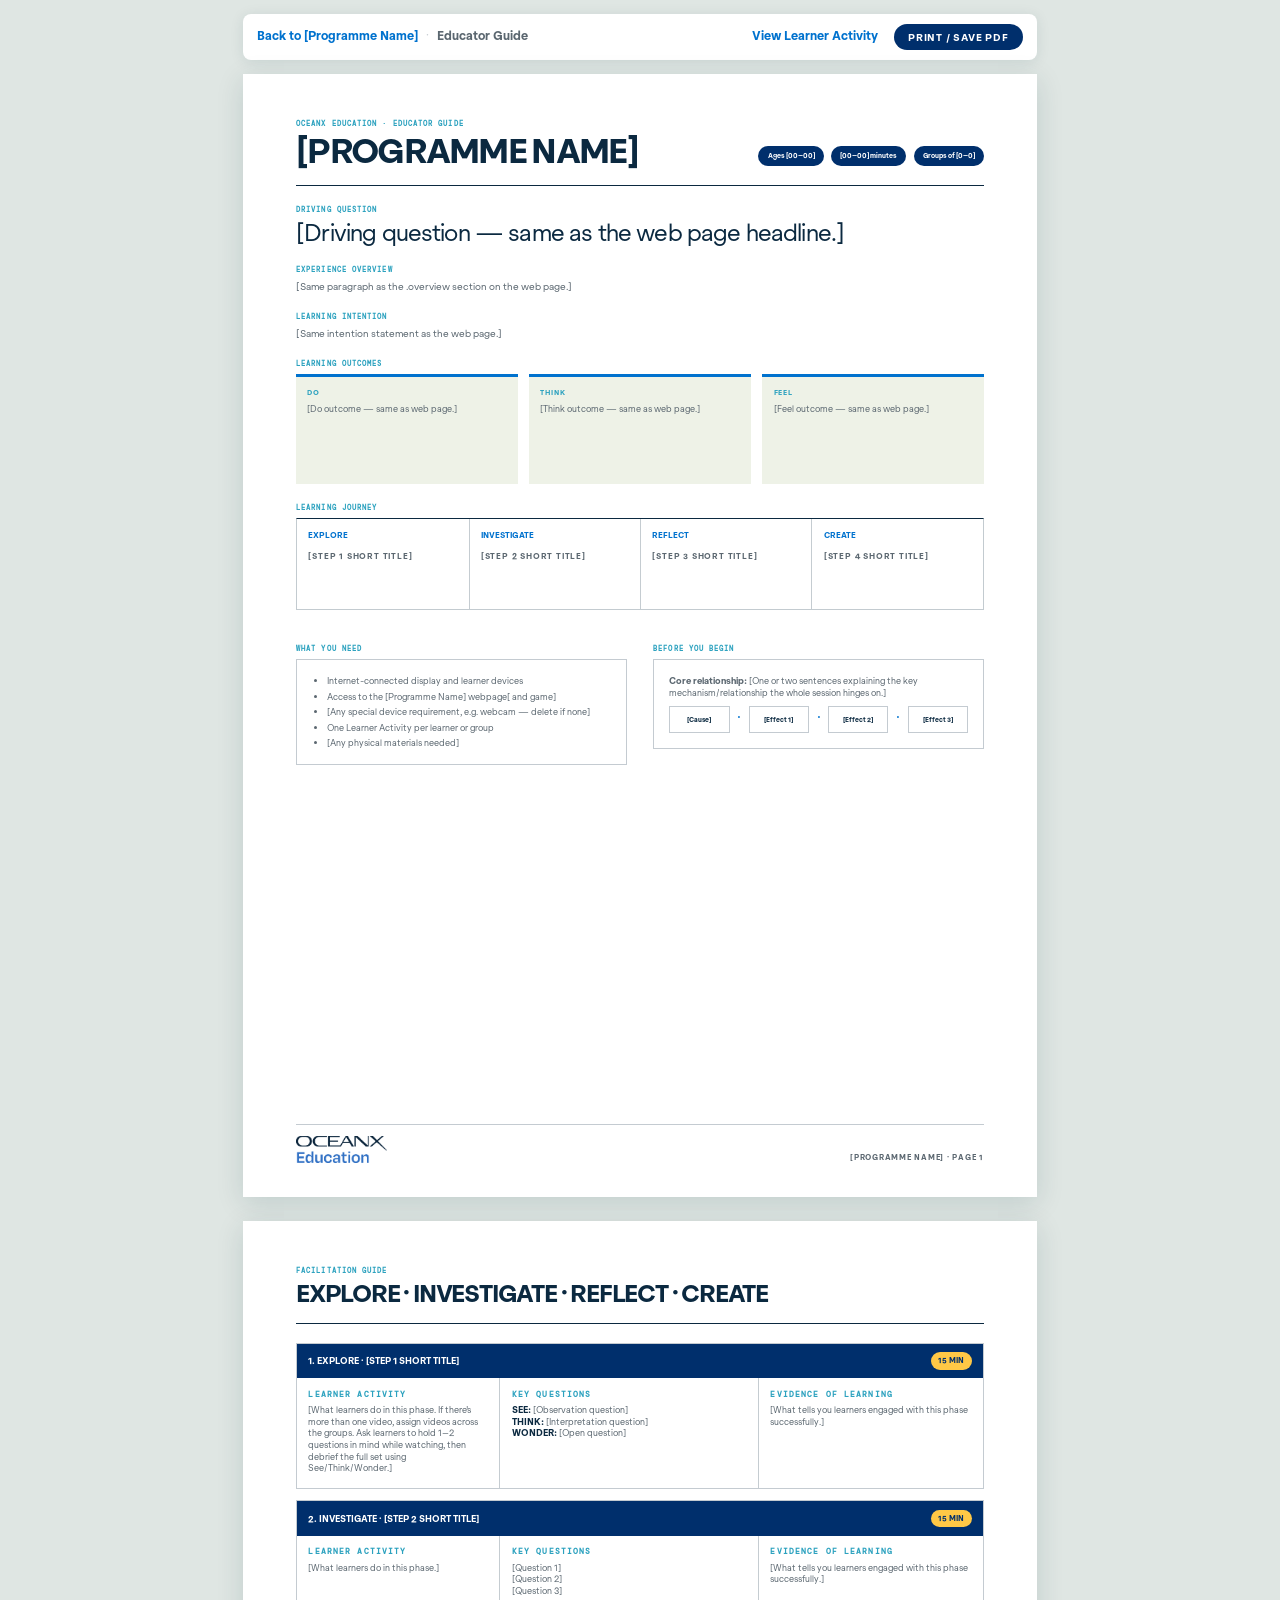
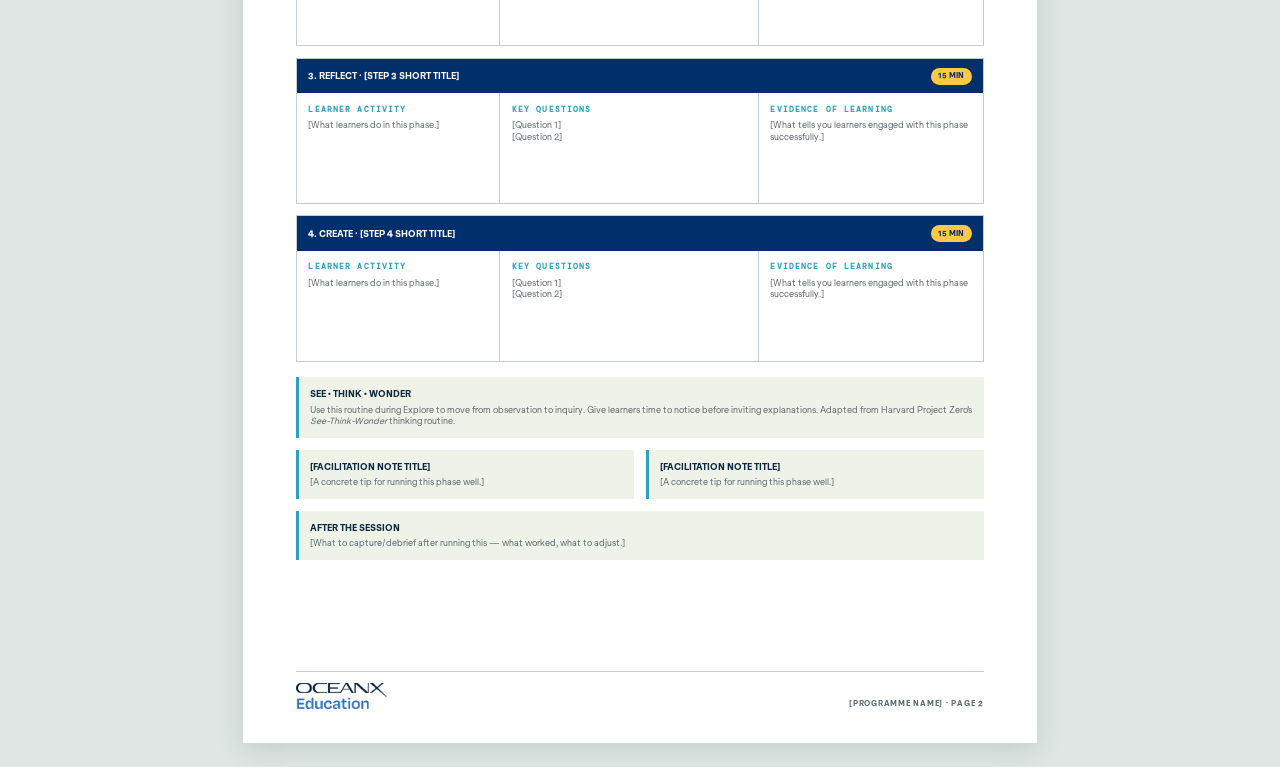
==== commit 49d8fa06: "Refine modular page structure" ====
--- a/educator-guide.html
+++ b/educator-guide.html
@@ -105,8 +105,8 @@
                               <div>
                                    <div class="col-label">Learner activity</div>
                                    <p class="col-copy">[What learners do in this phase. If there's more than one video,
-                                        have groups split them up rather than everyone watching all of them, holding 1–2
-                                        questions in mind while watching, then debrief the rest using See/Think/Wonder.]
+                                        assign videos across the groups. Ask learners to hold 1–2 questions in mind while
+                                        watching, then debrief the full set using See/Think/Wonder.]
                                    </p>
                               </div>
                               <div>
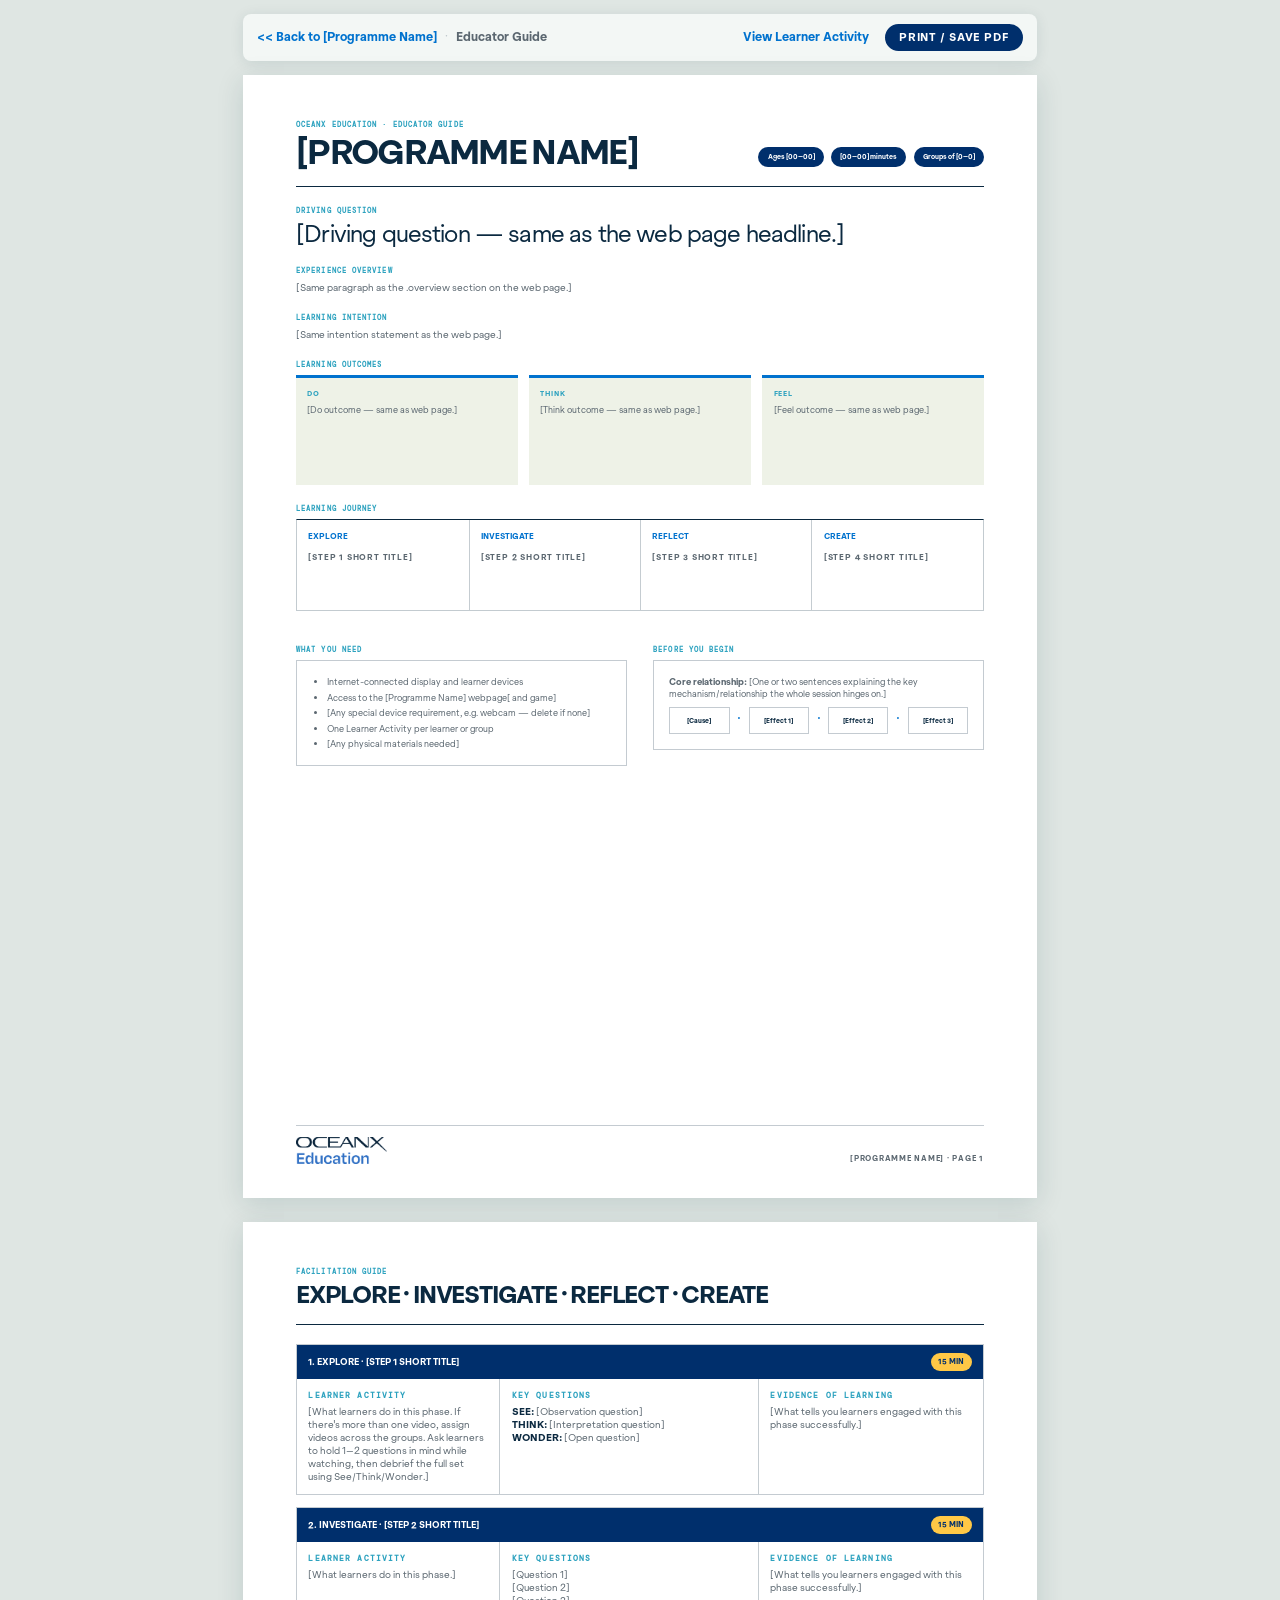
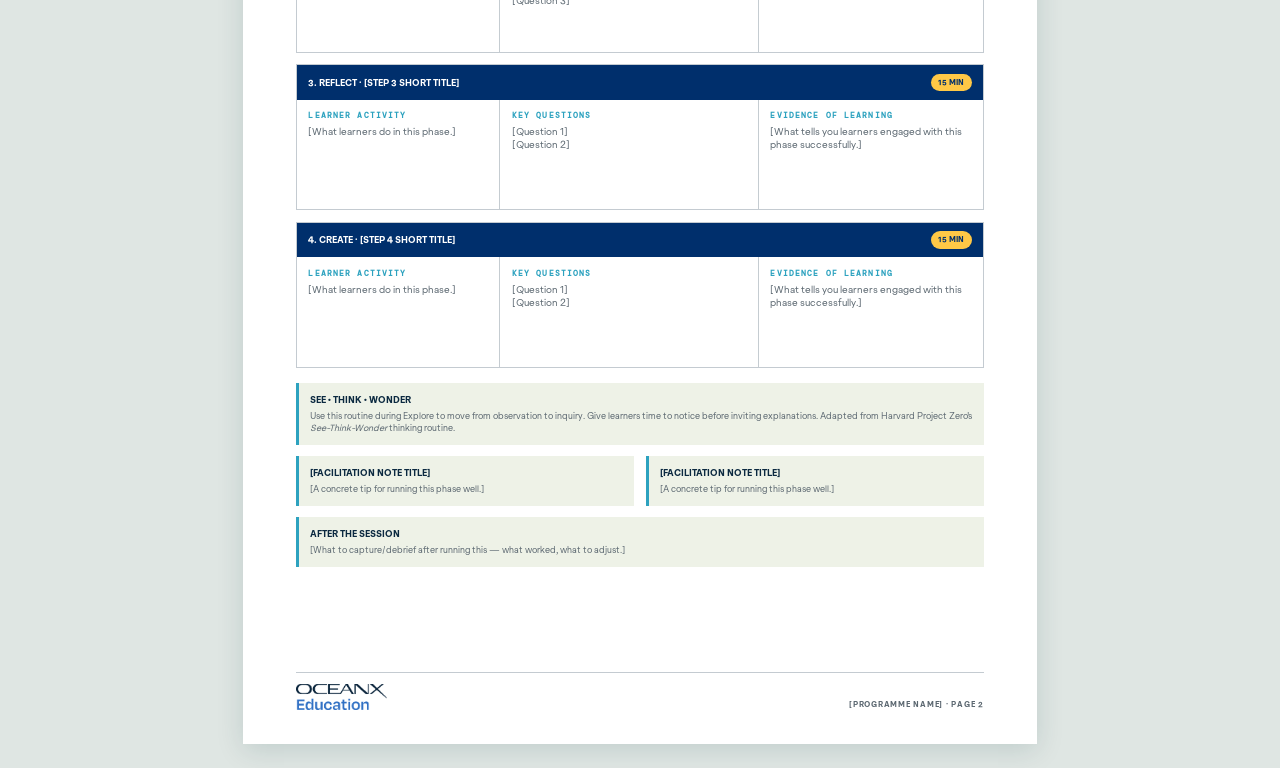
==== commit 24a2b53c: "Normalize companion document typography" ====
--- a/educator-guide.html
+++ b/educator-guide.html
@@ -11,14 +11,14 @@
           href="data:image/svg+xml,%3Csvg xmlns='http://www.w3.org/2000/svg' viewBox='0 0 64 64'%3E%3Crect width='64' height='64' rx='14' fill='%23002F6C'/%3E%3C/svg%3E">
 </head>
 
-<body>
+<body class="page-guide">
      <!-- Back link uses history.back() with an index.html fallback, so it
      works whether the guide was opened from the homepage or directly
      (e.g. a bookmark / shared link). Don't hardcode it to always go
      to index.html — see the commit history in I Am Kelp / Seagrass
      Stories for why this matters. -->
      <aside class="print-bar">
-          <nav class="print-nav"><a href="index.html" onclick="if(history.length>1){history.back();return false;}">Back
+          <nav class="print-nav"><a href="index.html" onclick="if(history.length>1){history.back();return false;}"><span aria-hidden="true">&lt;&lt;</span> Back
                     to [Programme Name]</a><span class="sep">·</span><b>Educator Guide</b><a class="switch"
                     href="learner-activity.html">View Learner Activity</a></nav><button onclick="window.print()">Print /
                Save PDF</button>
--- a/activity.css
+++ b/activity.css
@@ -38,7 +38,7 @@
                align-items: center;
                justify-content: space-between;
                gap: 16px;
-               background: #fff;
+               background: #f3f7f5;
                border-radius: 8px;
                box-shadow: 0 2px 14px rgba(6, 59, 67, .1);
                font-size: 12px;
@@ -1108,3 +1108,33 @@
         width: 90px
       }
     }
+
+    @media print {
+      body,
+      .sheet,
+      .middle,
+      .create,
+      .panel,
+      .phase,
+      .note {
+        color: #102f32;
+        background: #fff !important;
+      }
+
+      .sheet:last-of-type {
+        break-after: auto;
+        page-break-after: auto;
+      }
+    }
+
+          /* Final shared document type scale */
+          .print-bar,
+          .print-action-bar { font-size: 12px; }
+          .print-bar > button,
+          .print-btn { font-size: 11px; }
+          .page-guide .body,
+          .page-guide .col-copy { font-size: 10px; }
+          .page-activity .prompt p,
+          .page-activity .investigate p,
+          .page-activity .reflect p { font-size: 10px; }
+
